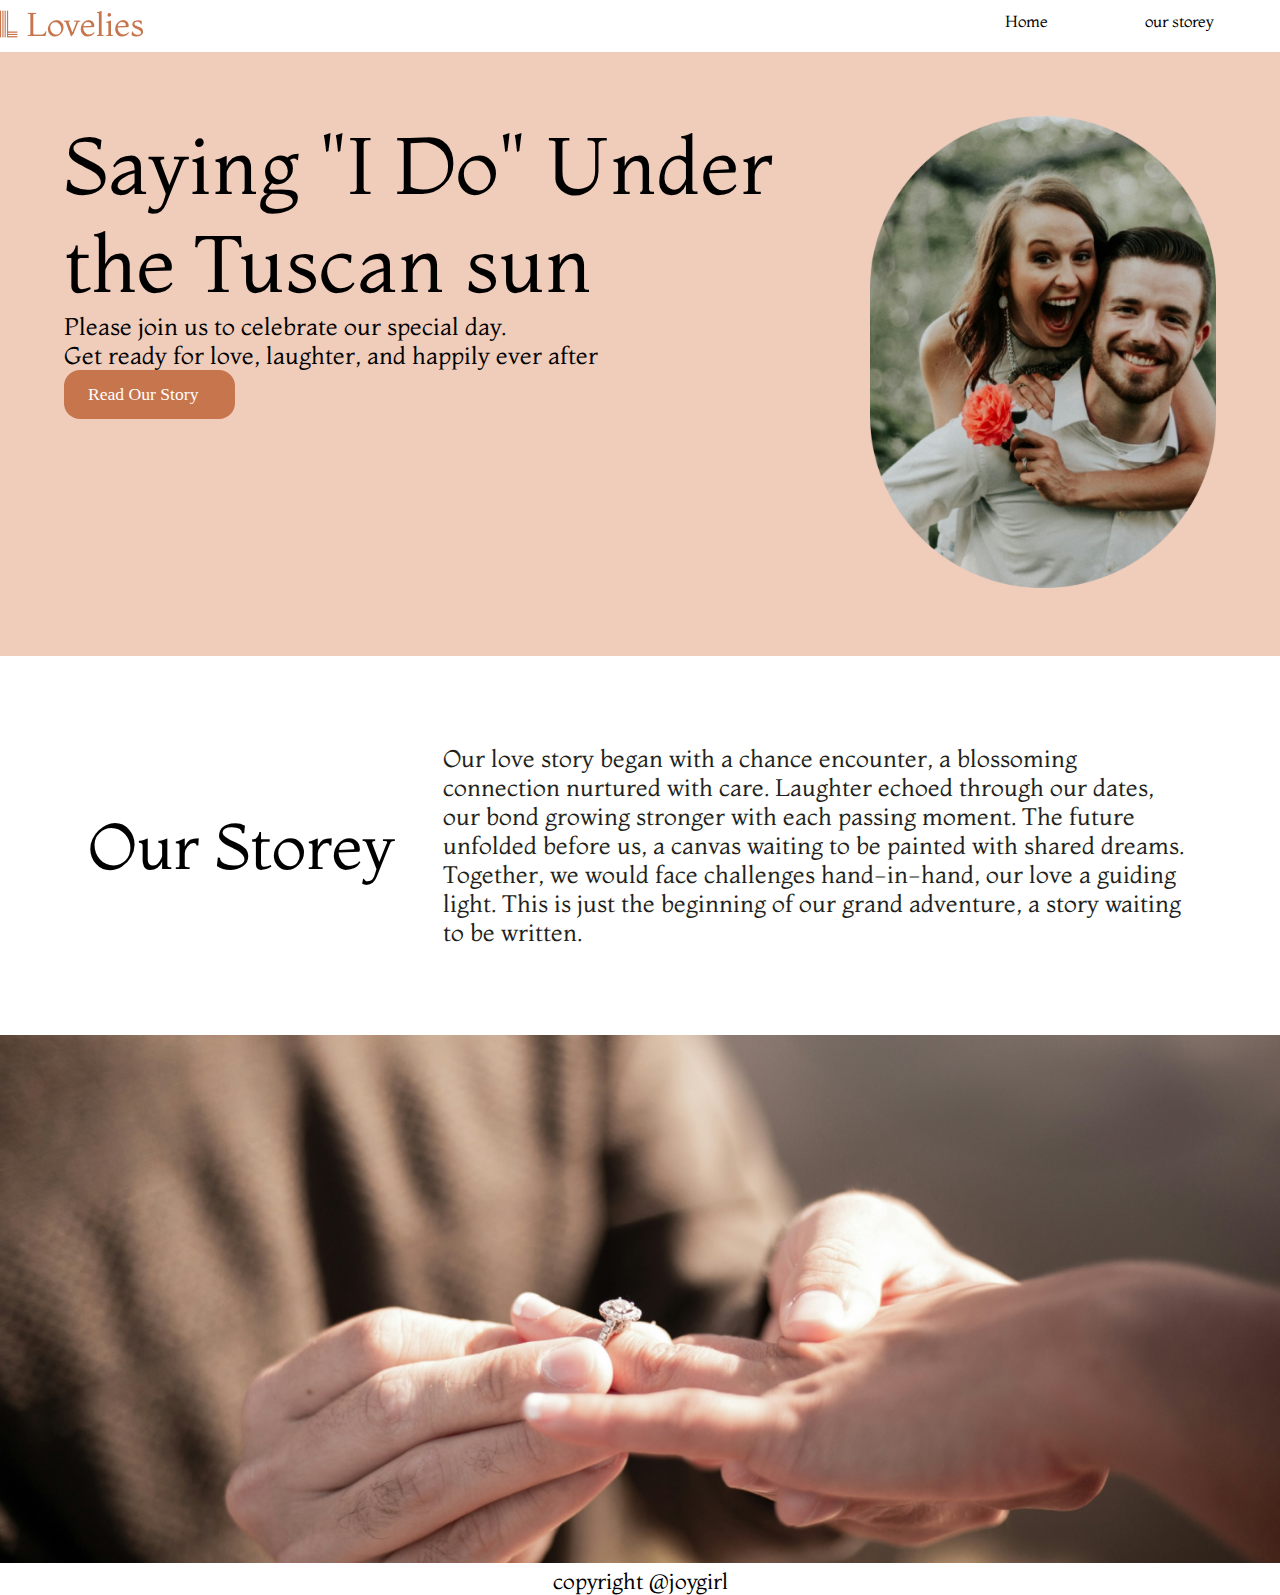
==== index.html @ 6531d179 "first commit" ====
<!DOCTYPE html>
<html lang="en">
<head>
  <meta charset="UTF-8">
  <meta name="viewport" content="width=device-width, initial-scale=1.0">
  <title>Document</title>
  <link rel="preconnect" href="https://fonts.googleapis.com">
<link rel="preconnect" href="https://fonts.gstatic.com" crossorigin>
<link href="https://fonts.googleapis.com/css2?family=Montaga&display=swap" rel="stylesheet">
  
<link rel="stylesheet" href="index.css">
</head>
<body>
  <header class="navbar">
    <div class="brand"> <img src="./images/Frame 40.png" class="brand-log" alt="lovelies"></div>
    <div class="butt"><div class="btn-1" id="Home"><p>Home</p></div>
     <div class="btn-2" id="our"><p>our storey</p></div>
     </div>
   </header>
    <main>
      <section class="main-one">
        <div class="main-one-content">
        <h1>Saying  "I Do" Under the Tuscan sun</h1>
        <P>
        Please join us to celebrate our special day.</P> 
       <p>Get ready for love, laughter, and happily ever after
       </P>
       <a href="#">Read Our Story</a>
        </div>
        <div class="main-one-img">
          <img src="./images/Frame 44.png" alt="lovers">
        </div>

      </section>

      <section class="two">
        <div class="box-2">
         <div class="ours">
           <h1>our storey</h1>
          </div>
         <div class="main-sto">
           <p>Our love story began with a chance encounter, a blossoming connection nurtured with care. Laughter echoed through our dates, our bond growing stronger with each passing moment.
            The future unfolded before us, a canvas waiting to be painted with shared dreams.</p> 
            <p>Together, we would face challenges hand-in-hand, our love a guiding light.
            This is just the beginning of our grand adventure, a story waiting to be written.</p>
          </div>
        </div>
        </section>

        <section class="three">
          <div class="box-3 ">
            <img src="./images/Frame 51.png" />
          </div>
          </section>
          <footer>
            <p>copyright @joygirl</p>
          </footer>
    </main>
  
</body>
</html>
---- index.css ----
*{
padding: 0;
margin: 0;
box-sizing: border-box;
}

.main-one{
  background-color:#F0CCBB;
  display: flex;
  justify-content: space-between;
padding: 5% 5%;

  
 


}
.main-one-content{
width: 60%;
}

.main-one-content h1{
 width:46.8125rem;
  font-family: Montaga;
  font-size: 80px;
  font-weight: 400;
  
}

.main-one-content p {
  width: 40.375rem;
  font-family: Montaga;
  font-size: 24px;
  font-weight: 400;

}

.main-one-content a {
   width: 10.6875rem; 
   display: flex;
justify-content: space-between;
  font-size: 1.1rem;
  color: #ffffff;
  font-weight: 400;
  padding-top: 1% 3%;
  background-color: #C6754D;
  border-radius: 16px;
text-decoration: none;
  padding: 0.875rem 24px 0.875rem 24px;
 

}
.main-one-img{
  width: 30%;
}
.main-one-img img{
  width: 100%;
}

.navbar{
  display: flex;
  justify-content: space-between;
  align-items: center;
  color: #C6754D;

}


.butt{
  display: flex;
  width:315px;
height: 47px;
}
.btn-1{
  width: 140px;
  padding: 8px 40px 8px 40px;
  }
  
  .btn-2{
     width: 175px;
  height: 47px;
  padding: 8px 40px 8px 40px;
  }

  .btn-2 p{
    width: 95px;
    font-family: Montaga;
    font-weight: 400;
    text-align: left;
    color: #000000;
    }
    .btn-1 p{
    width: 60px;
    font-family: Montaga;
    font-weight: 400;
    color: #000000;
    text-align: left;
    }


.box-2 {
  display: flex;
 justify-content: space-between;
padding: 88px;
}
.box-2 h1{
  display: flex;
  width: 19.375rem;
font-family: Montaga;
font-size: 4rem;
font-weight: 400;
color:#000000;
text-transform: capitalize;
padding-top: 20%;

}
.box-2 p{
width: 46.8125rem;
font-family: Montaga;
font-size: 1.5rem;
font-weight: 400;
color:  #231F20;
}
.box-3 img{
width: 100%;
}

footer p{
font-family: Montaga;
font-size: 1.375rem;
font-weight: 400;
justify-content: space-between;
text-align: center;
}
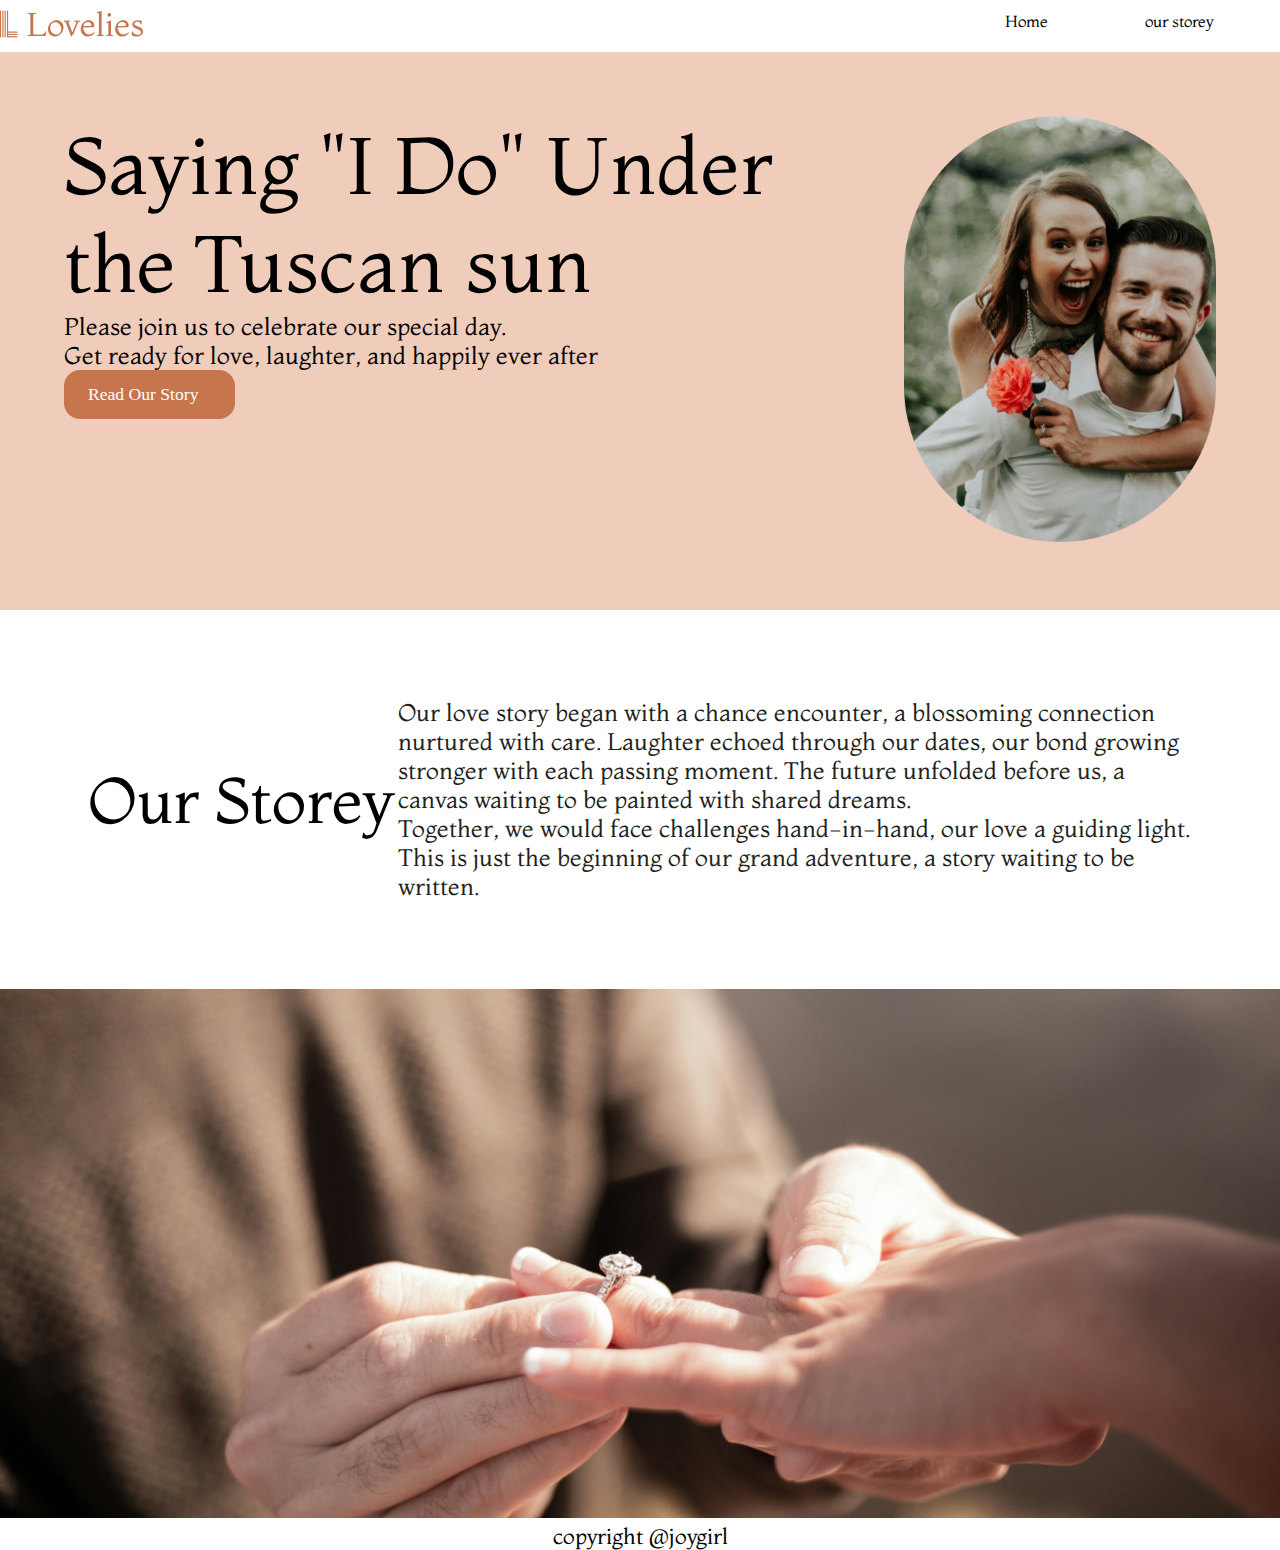
==== commit 10ab8b28: "second committed" ====
--- a/index.html
+++ b/index.html
@@ -1,61 +1,69 @@
 <!DOCTYPE html>
 <html lang="en">
-<head>
-  <meta charset="UTF-8">
-  <meta name="viewport" content="width=device-width, initial-scale=1.0">
-  <title>Document</title>
-  <link rel="preconnect" href="https://fonts.googleapis.com">
-<link rel="preconnect" href="https://fonts.gstatic.com" crossorigin>
-<link href="https://fonts.googleapis.com/css2?family=Montaga&display=swap" rel="stylesheet">
-  
-<link rel="stylesheet" href="index.css">
-</head>
-<body>
-  <header class="navbar">
-    <div class="brand"> <img src="./images/Frame 40.png" class="brand-log" alt="lovelies"></div>
-    <div class="butt"><div class="btn-1" id="Home"><p>Home</p></div>
-     <div class="btn-2" id="our"><p>our storey</p></div>
-     </div>
-   </header>
-    <main>
+  <head>
+    <meta charset="UTF-8" />
+    <meta name="viewport" content="width=device-width, initial-scale=1.0" />
+    <title>Document</title>
+    <link rel="preconnect" href="https://fonts.googleapis.com" />
+    <link rel="preconnect" href="https://fonts.gstatic.com" crossorigin />
+    <link
+      href="https://fonts.googleapis.com/css2?family=Montaga&display=swap"
+      rel="stylesheet"
+    />
+
+    <link rel="stylesheet" href="index.css" />
+  </head>
+  <body>
+    <header class="navbar">
+      <div class="brand">
+        <img src="./images/Frame 40.png" class="brand-log" alt="lovelies" />
+      </div>
+      <div class="butt">
+        <div class="btn-1" id="Home"><p>Home</p></div>
+        <div class="btn-2" id="our"><p>our storey</p></div>
+      </div>
+    </header>
+    <main class="all">
       <section class="main-one">
         <div class="main-one-content">
-        <h1>Saying  "I Do" Under the Tuscan sun</h1>
-        <P>
-        Please join us to celebrate our special day.</P> 
-       <p>Get ready for love, laughter, and happily ever after
-       </P>
-       <a href="#">Read Our Story</a>
+          <h1>Saying "I Do" Under the Tuscan sun</h1>
+          <p>Please join us to celebrate our special day.</p>
+          <p>Get ready for love, laughter, and happily ever after</p>
+          <a href="#">Read Our Story</a>
         </div>
         <div class="main-one-img">
-          <img src="./images/Frame 44.png" alt="lovers">
+          <img src="./images/Frame 44.png" alt="lovers" />
         </div>
-
       </section>
 
-      <section class="two">
-        <div class="box-2">
-         <div class="ours">
-           <h1>our storey</h1>
-          </div>
-         <div class="main-sto">
-           <p>Our love story began with a chance encounter, a blossoming connection nurtured with care. Laughter echoed through our dates, our bond growing stronger with each passing moment.
-            The future unfolded before us, a canvas waiting to be painted with shared dreams.</p> 
-            <p>Together, we would face challenges hand-in-hand, our love a guiding light.
-            This is just the beginning of our grand adventure, a story waiting to be written.</p>
-          </div>
+      <section class="main-two">
+        <div class="ours">
+          <h1>our storey</h1>
         </div>
-        </section>
+        <div class="main-sto">
+          <p>
+            Our love story began with a chance encounter, a blossoming
+            connection nurtured with care. Laughter echoed through our dates,
+            our bond growing stronger with each passing moment. The future
+            unfolded before us, a canvas waiting to be painted with shared
+            dreams.
+          </p>
+          <p>
+            Together, we would face challenges hand-in-hand, our love a guiding
+            light. This is just the beginning of our grand adventure, a story
+            waiting to be written.
+          </p>
+        </div>
+      </section>
 
-        <section class="three">
-          <div class="box-3 ">
-            <img src="./images/Frame 51.png" />
-          </div>
-          </section>
-          <footer>
-            <p>copyright @joygirl</p>
-          </footer>
+      <section class="main-three">
+        <div class="box-3">
+          <img src="./images/Frame 51.png" />
+        </div>
+      </section>
+      <footer>
+        <p>copyright @joygirl</p>
+      </footer>
     </main>
-  
-</body>
-</html>+  </body>
+</html>
--- a/index.css
+++ b/index.css
@@ -1,135 +1,166 @@
-
-*{
-padding: 0;
-margin: 0;
-box-sizing: border-box;
+* {
+  padding: 0;
+  margin: 0;
+  box-sizing: border-box;
 }
 
-.main-one{
-  background-color:#F0CCBB;
+.main-one {
+  background-color: #f0ccbb;
   display: flex;
   justify-content: space-between;
-padding: 5% 5%;
-
-  
- 
-
-
+  padding: 5% 5%;
 }
-.main-one-content{
-width: 60%;
+.main-one-content {
+  width: 100%;
 }
 
-.main-one-content h1{
- width:46.8125rem;
+.main-one h1 {
+  /*width:46.8125rem;*/
   font-family: Montaga;
-  font-size: 80px;
+  font-size: 5rem;
   font-weight: 400;
-  
 }
 
-.main-one-content p {
-  width: 40.375rem;
+.main-one p {
+  /* width: 40.375rem;*/
   font-family: Montaga;
   font-size: 24px;
   font-weight: 400;
-
 }
 
 .main-one-content a {
-   width: 10.6875rem; 
-   display: flex;
-justify-content: space-between;
+  width: 10.6875rem;
+  display: flex;
+  justify-content: space-between;
   font-size: 1.1rem;
   color: #ffffff;
   font-weight: 400;
   padding-top: 1% 3%;
-  background-color: #C6754D;
+  background-color: #c6754d;
   border-radius: 16px;
-text-decoration: none;
+  text-decoration: none;
   padding: 0.875rem 24px 0.875rem 24px;
- 
-
 }
-.main-one-img{
+/*.main-one-img{
   width: 30%;
-}
-.main-one-img img{
+}*/
+.main-one-img img {
   width: 100%;
 }
 
-.navbar{
+.navbar {
   display: flex;
   justify-content: space-between;
   align-items: center;
-  color: #C6754D;
-
+  color: #c6754d;
 }
 
-
-.butt{
+.butt {
   display: flex;
-  width:315px;
-height: 47px;
+  width: 315px;
+  height: 47px;
 }
-.btn-1{
+.btn-1 {
   width: 140px;
   padding: 8px 40px 8px 40px;
-  }
-  
-  .btn-2{
-     width: 175px;
+}
+
+.btn-2 {
+  width: 175px;
   height: 47px;
   padding: 8px 40px 8px 40px;
+}
+
+.btn-2 p {
+  width: 95px;
+  font-family: Montaga;
+  font-weight: 400;
+  text-align: left;
+  color: #000000;
+}
+.btn-1 p {
+  width: 60px;
+  font-family: Montaga;
+  font-weight: 400;
+  color: #000000;
+  text-align: left;
+}
+
+.main-two {
+  display: flex;
+  justify-content: space-between;
+  padding: 5% 5%;
+  padding: 88px;
+}
+
+.main-two h1 {
+  display: flex;
+  width: 19.375rem;
+  font-family: Montaga;
+  font-size: 4rem;
+  font-weight: 400;
+  color: #000000;
+  text-transform: capitalize;
+  padding-top: 20%;
+}
+.main-sto {
+  /*width: 46rem;*/
+  font-family: Montaga;
+  font-size: 1.5rem;
+  font-weight: 400;
+  color: #231f20;
+  flex-wrap: nowrap;
+}
+.box-3 img {
+  width: 100%;
+}
+
+footer p {
+  font-family: Montaga;
+  font-size: 1.375rem;
+  font-weight: 400;
+  justify-content: space-between;
+  text-align: center;
+}
+@media screen and (max-width: 480px) {
+  .all {
+    display: flex;
+    flex-direction: column;
+    width: auto;
+    flex-wrap: wrap;
+  }
+  .main-one {
+    width: auto;
+    justify-content: center;
   }
 
-  .btn-2 p{
-    width: 95px;
-    font-family: Montaga;
-    font-weight: 400;
-    text-align: left;
-    color: #000000;
-    }
-    .btn-1 p{
-    width: 60px;
-    font-family: Montaga;
-    font-weight: 400;
-    color: #000000;
-    text-align: left;
-    }
+  .main-one-content h1 {
+    font-size: 2rem;
+    font-weight: bolder;
+  }
+  .main-two {
+    width: 50%;
+  }
 
-
-.box-2 {
-  display: flex;
- justify-content: space-between;
-padding: 88px;
+  .main-2-content {
+    justify-content: center;
+  }
+  .main-two {
+    flex-direction: column;
+    justify-content: center;
+    /* width: 20%;*/
+  }
+  .main-three {
+    flex-direction: inherit;
+    justify-content: center;
+  }
 }
-.box-2 h1{
-  display: flex;
-  width: 19.375rem;
-font-family: Montaga;
-font-size: 4rem;
-font-weight: 400;
-color:#000000;
-text-transform: capitalize;
-padding-top: 20%;
-
+@media screen and (max-width: 480px) and (min-width: 320px) {
+  .main-sto {
+    flex-direction: column;
+    text-align: center;
+  }
+  .ours {
+    text-align: center;
+  }
 }
-.box-2 p{
-width: 46.8125rem;
-font-family: Montaga;
-font-size: 1.5rem;
-font-weight: 400;
-color:  #231F20;
-}
-.box-3 img{
-width: 100%;
-}
-
-footer p{
-font-family: Montaga;
-font-size: 1.375rem;
-font-weight: 400;
-justify-content: space-between;
-text-align: center;
-}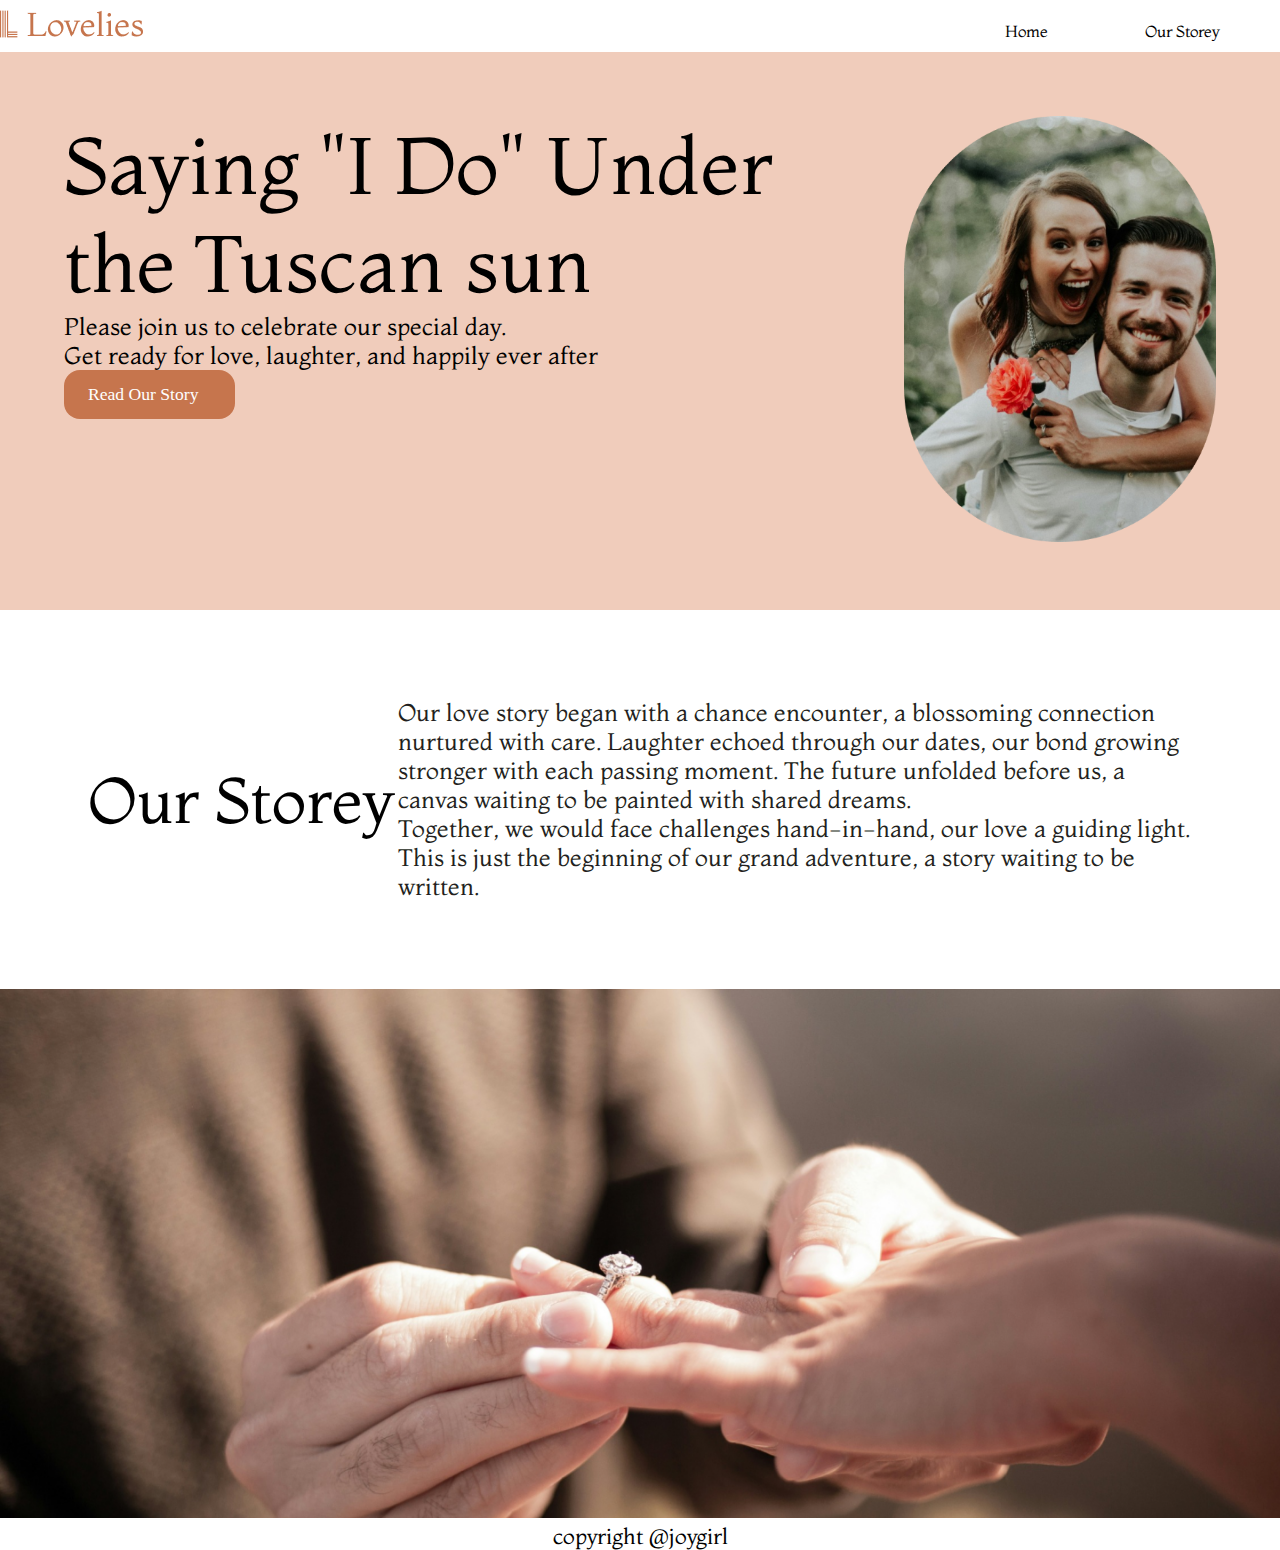
==== commit 19fbe9cb: "third commit" ====
--- a/index.html
+++ b/index.html
@@ -19,8 +19,8 @@
         <img src="./images/Frame 40.png" class="brand-log" alt="lovelies" />
       </div>
       <div class="butt">
-        <div class="btn-1" id="Home"><p>Home</p></div>
-        <div class="btn-2" id="our"><p>our storey</p></div>
+        <a class="btn-1" id="Home" href="#"><p>Home</p></a>
+        <a class="btn-2" id="our" href="#"><p>our storey</p></a>
       </div>
     </header>
     <main class="all">
@@ -29,7 +29,7 @@
           <h1>Saying "I Do" Under the Tuscan sun</h1>
           <p>Please join us to celebrate our special day.</p>
           <p>Get ready for love, laughter, and happily ever after</p>
-          <a href="#">Read Our Story</a>
+          <a id="read" href="#">Read Our Story</a>
         </div>
         <div class="main-one-img">
           <img src="./images/Frame 44.png" alt="lovers" />
--- a/index.css
+++ b/index.css
@@ -28,7 +28,7 @@
   font-weight: 400;
 }
 
-.main-one-content a {
+.main-one-content #read {
   width: 10.6875rem;
   display: flex;
   justify-content: space-between;
@@ -60,6 +60,15 @@
   width: 315px;
   height: 47px;
 }
+#Home, #our{
+  padding-top: 6%;
+  text-decoration: none;
+  text-transform: capitalize;
+}
+#Home, #our:hover{
+  color: #c6754d;
+}
+
 .btn-1 {
   width: 140px;
   padding: 8px 40px 8px 40px;
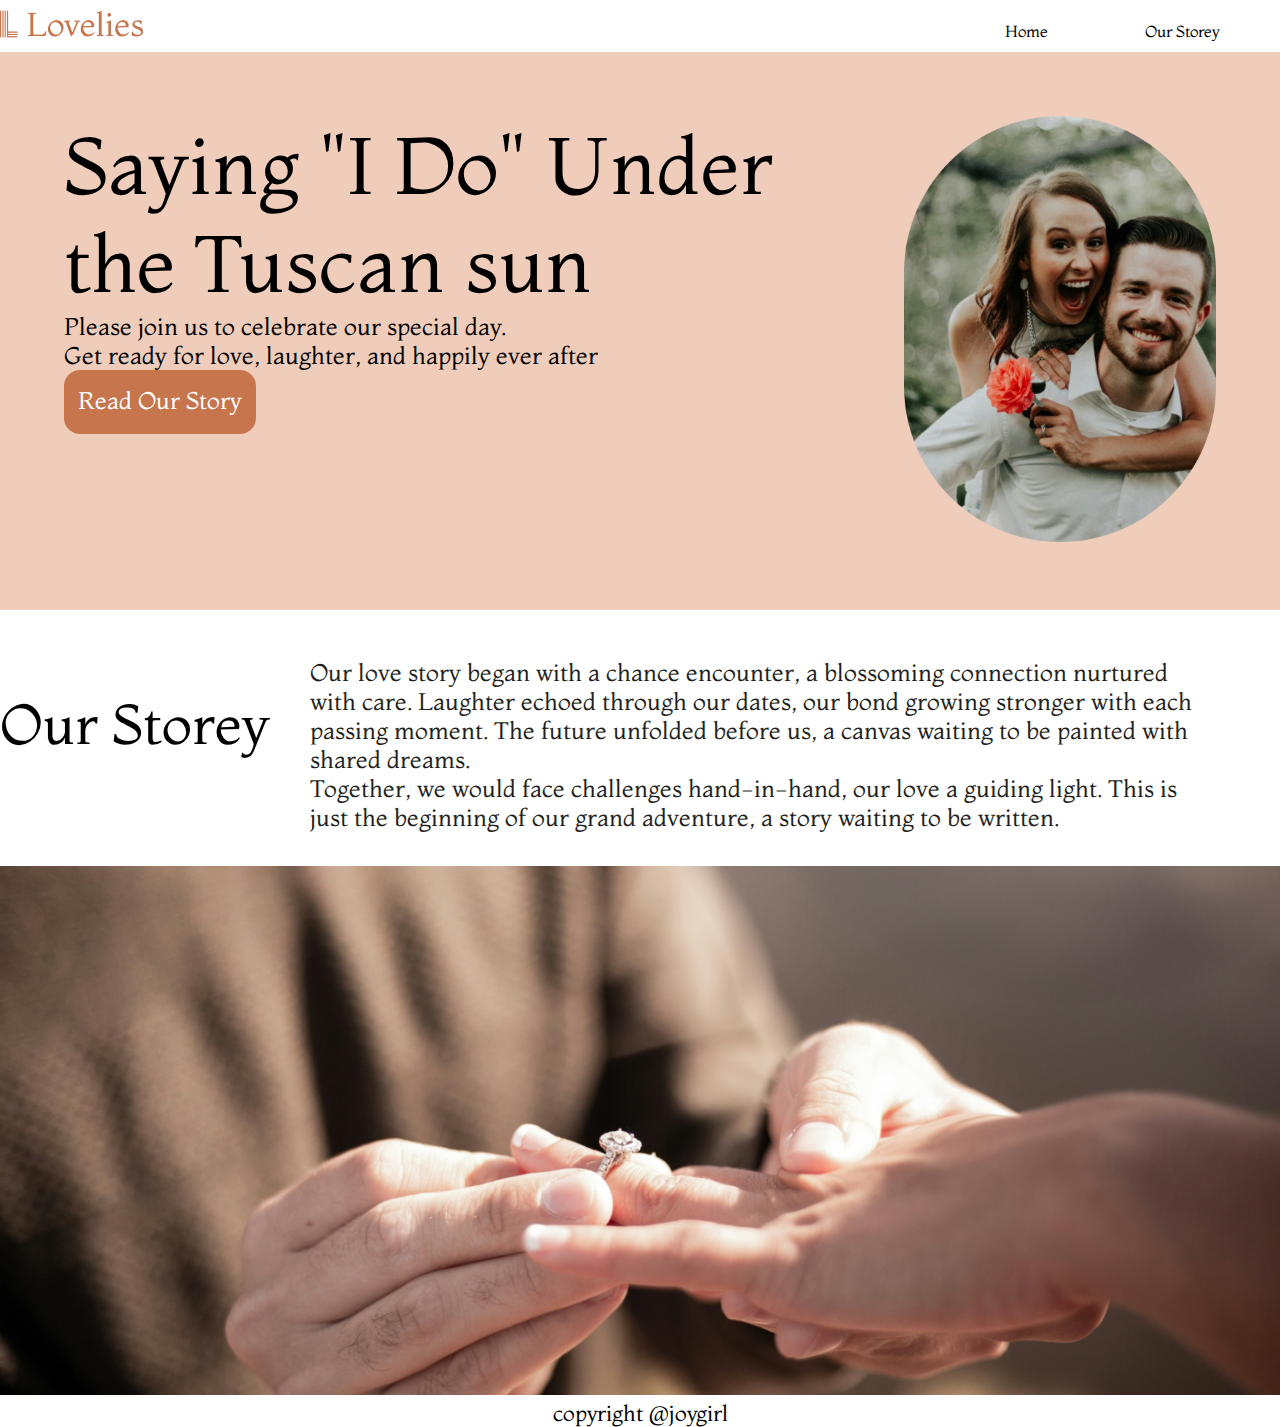
==== commit 2b1eb6ee: "commiting" ====
--- a/index.html
+++ b/index.html
@@ -29,7 +29,8 @@
           <h1>Saying "I Do" Under the Tuscan sun</h1>
           <p>Please join us to celebrate our special day.</p>
           <p>Get ready for love, laughter, and happily ever after</p>
-          <a id="read" href="#">Read Our Story</a>
+          <a id="read" href="#">
+            <p>Read Our Story</p></a>
         </div>
         <div class="main-one-img">
           <img src="./images/Frame 44.png" alt="lovers" />
--- a/index.css
+++ b/index.css
@@ -3,6 +3,10 @@
   margin: 0;
   box-sizing: border-box;
 }
+.all{
+        
+}
+
 
 .main-one {
   background-color: #f0ccbb;
@@ -24,28 +28,33 @@
 .main-one p {
   /* width: 40.375rem;*/
   font-family: Montaga;
-  font-size: 24px;
+  font-size: 1.5rem;
   font-weight: 400;
 }
 
 .main-one-content #read {
-  width: 10.6875rem;
-  display: flex;
-  justify-content: space-between;
-  font-size: 1.1rem;
+  width: 12rem;
+  height: 2.5rem;
+  display: flex;
+  justify-content: space-between;
+  font-size: 1rem;
   color: #ffffff;
-  font-weight: 400;
-  padding-top: 1% 3%;
-  background-color: #c6754d;
+  font-weight: 200;
+ background-color: #c6754d;
   border-radius: 16px;
   text-decoration: none;
-  padding: 0.875rem 24px 0.875rem 24px;
-}
-/*.main-one-img{
-  width: 30%;
-}*/
+  
+}
+.main-one-content a{
+  padding: 1rem 0.5rem 3rem 0.9rem;
+  text-align: center;
+ 
+}
+
 .main-one-img img {
   width: 100%;
+        position: absoulte;
+        
 }
 
 .navbar {
@@ -57,8 +66,8 @@
 
 .butt {
   display: flex;
-  width: 315px;
-  height: 47px;
+  width: 19.6875rem;
+  height: 2.9375rem;
 }
 #Home, #our{
   padding-top: 6%;
@@ -96,21 +105,24 @@
 }
 
 .main-two {
-  display: flex;
-  justify-content: space-between;
-  padding: 5% 5%;
-  padding: 88px;
+  height: 16rem;
+  display: flex;
+  justify-content: space-between;
+padding-top: 3rem;
+padding-right: 4rem;
+
+        
 }
 
 .main-two h1 {
   display: flex;
   width: 19.375rem;
   font-family: Montaga;
-  font-size: 4rem;
+  font-size: 3.5rem;
   font-weight: 400;
   color: #000000;
   text-transform: capitalize;
-  padding-top: 20%;
+  padding-top: 10%;
 }
 .main-sto {
   /*width: 46rem;*/
@@ -118,7 +130,7 @@
   font-size: 1.5rem;
   font-weight: 400;
   color: #231f20;
-  flex-wrap: nowrap;
+  flex-wrap: wrap;
 }
 .box-3 img {
   width: 100%;
@@ -132,44 +144,113 @@
   text-align: center;
 }
 @media screen and (max-width: 480px) {
-  .all {
+  .navbar{
+    width: 480px;
+  }
+  .navbar .brand-log {
+    width: 5rem;
+     font-size: 1rem;
+  }
+  .navbar .butt a{
+    display: flex;
+    flex-direction: row;
+    font-size: 0.5rem;
+    margin-left: -1rem;
+margin-right: 2rem;
+padding-left: 0.1rem;
+padding-right: 1rem;
+gap: 2rem;
+  
+  }
+
+  #our{
+ margin-left: -8rem;
+    padding-right: 6rem;
+  }  
+  
+
+.all {
+    width: 30rem;
     display: flex;
     flex-direction: column;
     width: auto;
     flex-wrap: wrap;
+    font-size: 2rem;
   }
   .main-one {
-    width: auto;
+    display: flex;
+  
+    width: 17.5rem;
     justify-content: center;
   }
 
   .main-one-content h1 {
+    font-size: 1rem;
+    font-weight: bolder;
+  }
+  .main-one-content p{
+    font-size: 0.5rem;
+   
+  }
+  .main-one-content #read {
+    width: 6rem;
+    display: flex;
+    justify-content: space-between;
+    font-size: 1rem;
+    color: #ffffff;
+    font-weight: 400;
+    padding-top: 3% 3%;
+    background-color: #c6754d;
+    border-radius:1rem;
+    text-decoration: none;
+    padding: 0.5rem 1rem 0.5rem 1.5rem;
+    margin-top: 0.5rem;
+    margin-right: 1rem;
+  }
+  .main-two{
+    width: 240px;
+    display: flex;
+    flex-direction: column;
+ text-align: center;
+  }
+ 
+  .main-two  h1 {
+    font-family: Montaga;
     font-size: 2rem;
-    font-weight: bolder;
-  }
-  .main-two {
-    width: 50%;
-  }
-
-  .main-2-content {
-    justify-content: center;
-  }
-  .main-two {
-    flex-direction: column;
-    justify-content: center;
-    /* width: 20%;*/
-  }
-  .main-three {
-    flex-direction: inherit;
-    justify-content: center;
-  }
-}
-@media screen and (max-width: 480px) and (min-width: 320px) {
-  .main-sto {
-    flex-direction: column;
+    font-weight: 400;
+    color: #000000;
+    text-transform: capitalize;
+    margin-left: 4rem;
+    padding-top: 1rem;
+   padding-top: 1rem;
     text-align: center;
-  }
-  .ours {
+ 
+ 
+  }
+  .main-two  .main-sto p{
+    width: 240px;
+    font-family: Montaga;
+    font-size: 0.8rem;
+    font-weight: 400;
+    color: #231f20;
     text-align: center;
-  }
-}
+   padding-left: 2rem;
+  
+ 
+  }
+  .main-three{
+    width: 240px;
+  }
+  footer{
+    width: 240;
+  }
+  footer p{
+    width: 240px;
+    font-family: Montaga;
+  font-size: 0.6rem;
+  font-weight: 400;
+  justify-content: space-between;
+  text-align: center;
+  padding-bottom: 0.5rem;
+  }
+}